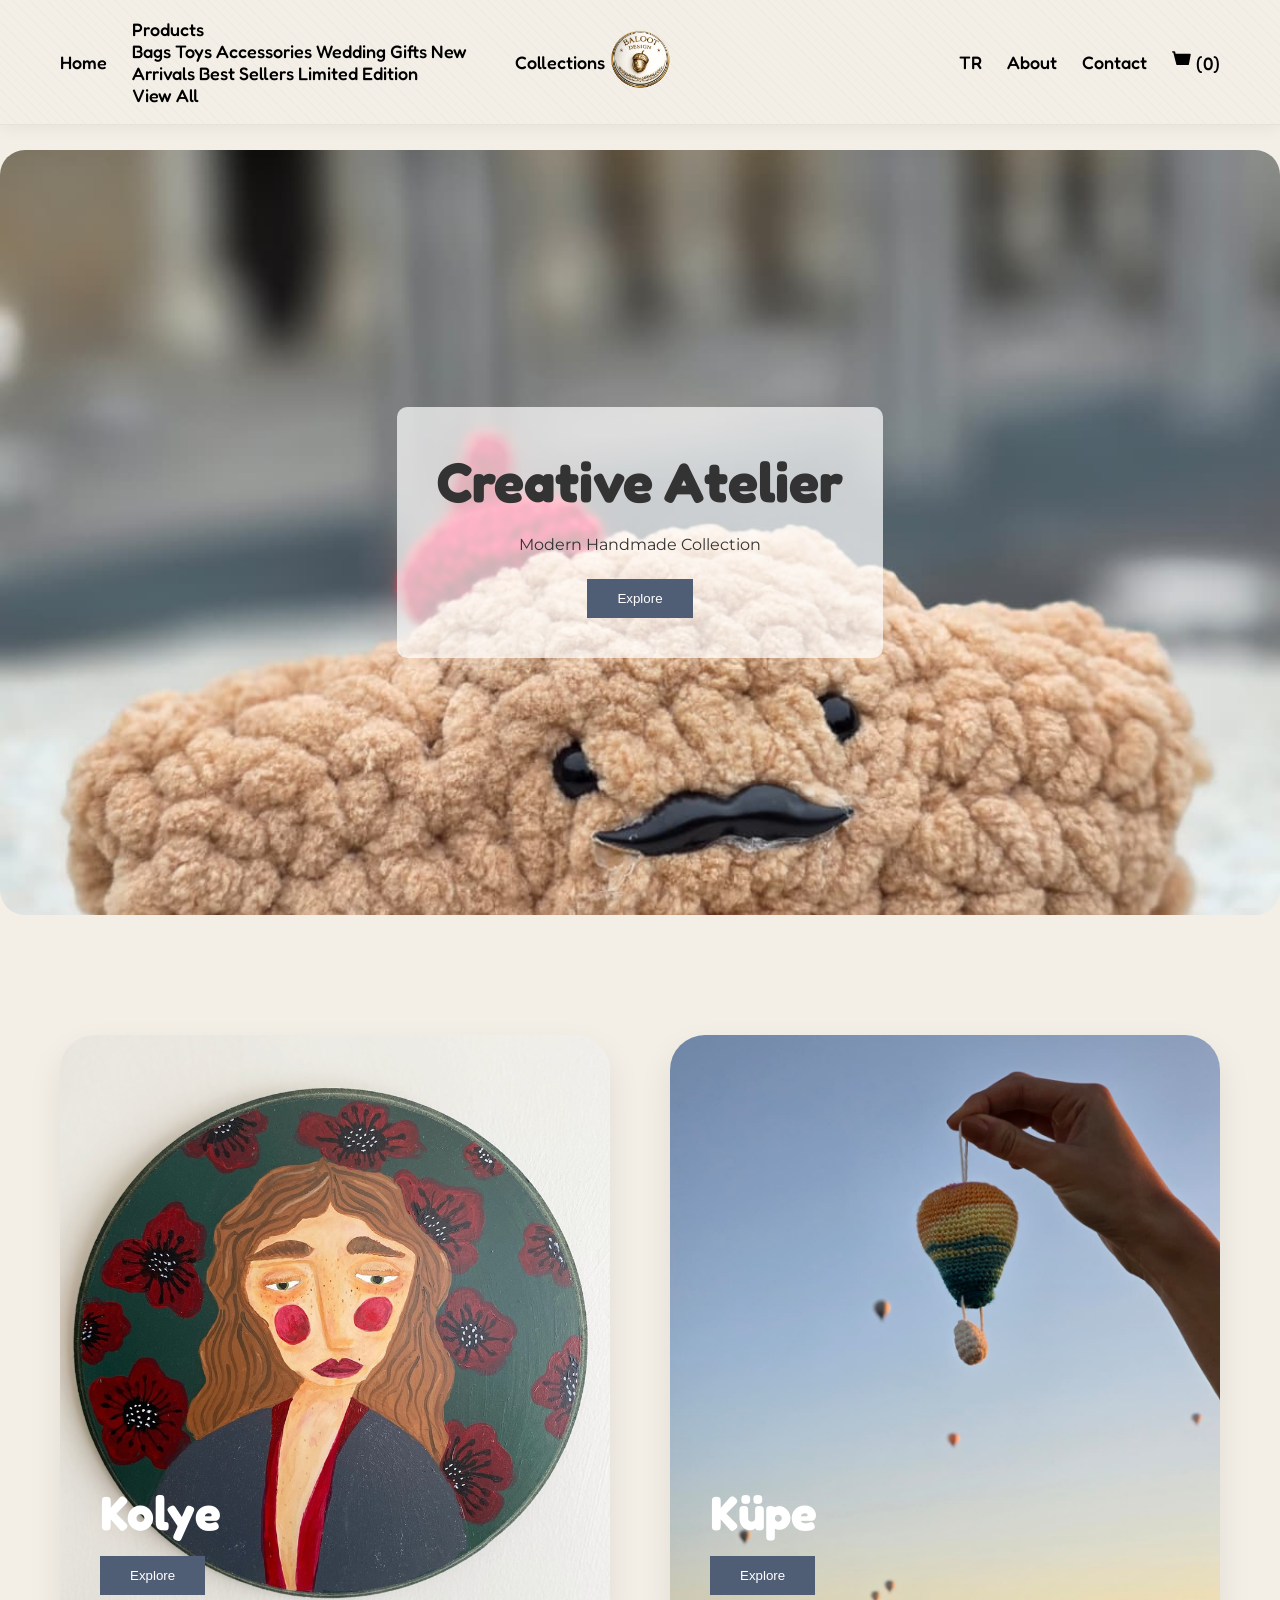
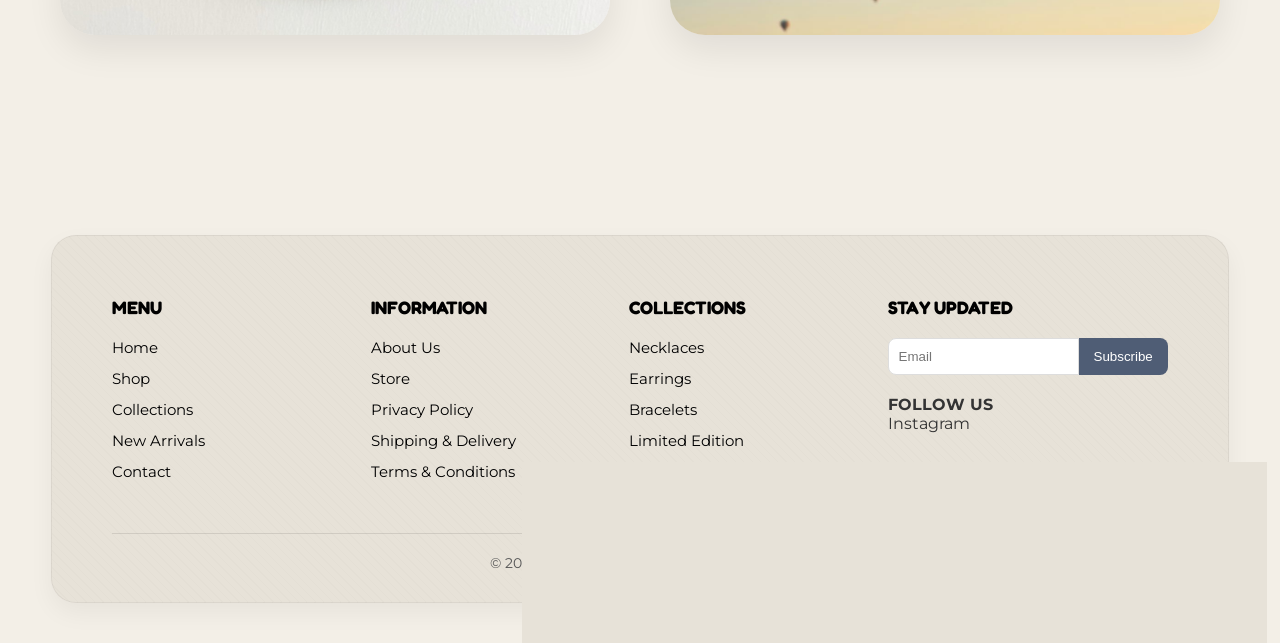
==== index.html @ f97be2e5 "Update index.html" ====
<!DOCTYPE html>
<html lang="en">
<head>
<meta charset="UTF-8">
<meta name="viewport" content="width=device-width, initial-scale=1.0">
<title>Baloot Design</title>

<link href="https://fonts.googleapis.com/css2?family=Fredoka:wght@400;600&family=Montserrat:wght@300;500&display=swap" rel="stylesheet">
<link rel="stylesheet" href="css/style.css">

</head>
<body>

<header class="topbar">

  <div class="nav-left">
    <a href="index.html">Home</a>

    <div class="products-dropdown">
  <a href="products.html" class="products-btn">Products</a>

  <div class="products-menu">
    <a href="#">Bags</a>
    <a href="#">Toys</a>
    <a href="#">Accessories</a>
    <a href="#">Wedding Gifts</a>
    <a href="#">New Arrivals</a>
    <a href="#">Best Sellers</a>
    <a href="#">Limited Edition</a>

    <div class="divider"></div>
    <a href="products.html" class="view-all">View All</a>
  </div>
</div>

    <!-- ✅ MOVE COLLECTIONS INSIDE nav-left -->
    <a href="#" id="nav-collections">Collections</a>
  </div>

  <div class="nav-center">
    <img src="assets/logo.png" alt="Baloot Design">
  </div>

  <div class="nav-right">
    <a href="#" id="lang-toggle">TR</a>
    <a href="about.html" id="nav-about">About</a>
    <a href="#" id="nav-contact">Contact</a>
    <a href="#" class="cart-icon">
  <svg xmlns="http://www.w3.org/2000/svg" width="20" height="20" fill="currentColor" viewBox="0 0 16 16">
    <path d="M0 1.5A.5.5 0 0 1 .5 1H2a.5.5 0 0 1 .485.379L2.89 3H14.5a.5.5 0 0 1 .491.592l-1.5 8A.5.5 0 0 1 13 12H4a.5.5 0 0 1-.491-.408L1.01 2H.5a.5.5 0 0 1-.5-.5z"/>
  </svg>
  (0)
</a>
  </div>
</header>

<section class="hero-slider">
  <div class="slide active" style="background-image:url('assets/slide1.jpg')">
    <div class="slide-content">
      <h1 id="hero-title">Creative Atelier</h1>
      <p id="hero-subtitle">Modern Handmade Collection</p>
      <button class="btn" id="hero-btn">Explore</button>
    </div>
  </div>

  <div class="slide" style="background-image:url('assets/slide2.jpg')">
    <div class="slide-content">
      <h1>New Arrivals</h1>
      <p>Designed with Passion</p>
      <button class="btn">Shop Now</button>
    </div>
  </div>
</section>
<section class="categories">

  <div class="category">
    <img src="assets/cat1.jpg" alt="">
    <div class="category-text">
      <h2>Kolye</h2>
      <button class="btn">Explore</button>
    </div>
  </div>

  <div class="category">
    <img src="assets/cat2.jpg" alt="">
    <div class="category-text">
      <h2>Küpe</h2>
      <button class="btn">Explore</button>
    </div>
  </div>

</section>
<footer class="footer">

  <div class="footer-container">

    <div class="footer-column">
      <h3>MENU</h3>
      <a href="#">Home</a>
      <a href="#">Shop</a>
      <a href="#">Collections</a>
      <a href="#">New Arrivals</a>
      <a href="#">Contact</a>
    </div>

    <div class="footer-column">
      <h3>INFORMATION</h3>
      <a href="#">About Us</a>
      <a href="#">Store</a>
      <a href="#">Privacy Policy</a>
      <a href="#">Shipping & Delivery</a>
      <a href="#">Terms & Conditions</a>
    </div>

    <div class="footer-column">
      <h3>COLLECTIONS</h3>
      <a href="#">Necklaces</a>
      <a href="#">Earrings</a>
      <a href="#">Bracelets</a>
      <a href="#">Limited Edition</a>
      <a href="#">Best Sellers</a>
    </div>

    <div class="footer-column newsletter">
      <h3>STAY UPDATED</h3>
      <div class="newsletter-form">
        <input type="email" placeholder="Email">
        <button>Subscribe</button>
      </div>

      <h4>FOLLOW US</h4>
      <p>Instagram</p>
    </div>

  </div>

  <div class="footer-bottom">
    <p>© 2026 Baloot Design. All Rights Reserved.</p>
  </div>

</footer>
<script src="js/script.js"></script>
</body>
</html>
---- css/style.css ----
* {
  margin: 0;
  padding: 0;
  box-sizing: border-box;
}

body {
  font-family: 'Montserrat', sans-serif;
  background-color: #f3efe7;
  color: #333;
  padding-top: 150px;  /* important */
}

/* HEADER */
.topbar {
  position: fixed;
  top: 0;
  left: 0;
  width: 100%;
  z-index: 1000;

  display: grid;
  grid-template-columns: 1fr auto 1fr;
  align-items: center;

  padding: 18px 60px;

  background: rgba(243, 239, 231, 0.95);
  backdrop-filter: blur(8px);
  -webkit-backdrop-filter: blur(8px);

  border-bottom: 1px solid rgba(0,0,0,0.05);

  box-shadow: 0 4px 15px rgba(0,0,0,0.05);

  background-image:
    repeating-linear-gradient(
      45deg,
      rgba(0,0,0,0.015) 0px,
      rgba(0,0,0,0.015) 1px,
      transparent 1px,
      transparent 6px
    );
}

.nav-left,
.nav-right {
  display: flex;
  align-items: center;
  gap: 25px;
}

.nav-right {
  justify-content: flex-end;
}

.nav-center {
  text-align: center;
}

.nav-center img {
  height: 70px;
}


/* NAVIGATION LINKS STYLE */
.nav-left a,
.nav-right a {
  text-decoration: none;   /* remove underline */
  color: #000;             /* black color */
  font-family: 'Fredoka', sans-serif;
  font-size: 18px;
  font-weight: 500;
}

.nav-left a:hover,
.nav-right a:hover {
  opacity: 0.7;
}
/* HERO SLIDER */
.hero-slider {
  position: relative;
  height: 85vh;
  overflow: hidden;
}

.slide {
  position: absolute;
  width: 100%;
  height: 100%;
  background-size: cover;
  background-position: center;
  opacity: 0;
  transition: opacity 1s ease-in-out;
  display: flex;
  justify-content: center;
  align-items: center;
  border-radius: 25px;
  overflow: hidden;
}

.slide.active {
  opacity: 1;
}

.slide-content {
  text-align: center;
  background: rgba(255,255,255,0.7);
  padding: 40px;
  border-radius: 10px;
}

.slide-content h1 {
  font-family: 'Fredoka', sans-serif;
  font-size: 3.5rem;
  margin-bottom: 20px;
}

.slide-content p {
  margin-bottom: 25px;
}

.btn {
  padding: 12px 30px;
  background: #4f5d75;
  color: white;
  border: none;
  cursor: pointer;
}
/* CATEGORY SECTION */
.categories {
  display: grid;
  grid-template-columns: 1fr 1fr;
  gap: 60px;
  padding: 120px 60px;
  background-color: #f3efe7;
}

.category {
  position: relative;
  overflow: hidden;
  border-radius: 35px;
  box-shadow: 0 15px 35px rgba(0,0,0,0.08);
}

.category img {
  width: 100%;
  height: 600px;
  object-fit: cover;
  border-radius: 25px;
  display: block;
}

.category-text {
  position: absolute;
  bottom: 40px;
  left: 40px;
  color: white;
}

.category-text h2 {
  font-family: 'Fredoka', sans-serif;
  font-size: 3rem;
  margin-bottom: 15px;
}
/* FOOTER - MATCH NAVBAR THEME */

.footer {
  width: 92%;
  margin: 80px auto 40px auto;
  padding: 60px 60px 30px 60px;

  background: rgba(230, 225, 215, 0.95);
  backdrop-filter: blur(8px);
  -webkit-backdrop-filter: blur(8px);

  border-radius: 25px;
  border: 1px solid rgba(0,0,0,0.05);

  box-shadow: 0 10px 25px rgba(0,0,0,0.05);

  background-image:
    repeating-linear-gradient(
      45deg,
      rgba(0,0,0,0.015) 0px,
      rgba(0,0,0,0.015) 1px,
      transparent 1px,
      transparent 6px
    );
}

/* Footer Layout */

.footer-container {
  display: grid;
  grid-template-columns: repeat(4, 1fr);
  gap: 60px;
}

.footer-column h3 {
  margin-bottom: 20px;
  font-family: 'Fredoka', sans-serif;
  font-size: 18px;
  color: #000;
}

.footer-column a {
  display: block;
  text-decoration: none;
  color: #000;
  margin-bottom: 12px;
  font-size: 15px;
}

.footer-column a:hover {
  opacity: 0.7;
}

/* Newsletter */

.newsletter-form {
  display: flex;
  margin-bottom: 20px;
}

.newsletter-form input {
  flex: 1;
  padding: 10px;
  border: 1px solid #ddd;
  border-radius: 8px 0 0 8px;
}

.newsletter-form button {
  padding: 10px 15px;
  background: #4f5d75;
  border: none;
  color: white;
  border-radius: 0 8px 8px 0;
  cursor: pointer;
}

/* Bottom */

.footer-bottom {
  text-align: center;
  margin-top: 40px;
  padding-top: 20px;
  border-top: 1px solid rgba(0,0,0,0.1);
  font-size: 14px;
  color: #555;
}
/* ========================= */
/* MOBILE RESPONSIVE DESIGN */
/* ========================= */

@media (max-width: 768px) {

  /* HEADER */
  .topbar {
    grid-template-columns: 1fr;
    text-align: center;
    padding: 15px 20px;
    gap: 15px;
  }

  .nav-left,
  .nav-right {
    justify-content: center;
    flex-wrap: wrap;
    gap: 15px;
  }

  .nav-center img {
    height: 60px;
  }

  /* HERO */
  .hero-slider {
    height: 70vh;
  }

  .slide-content {
    width: 90%;
    padding: 25px;
  }

  .slide-content h1 {
    font-size: 2.2rem;
  }

  /* CATEGORIES */
  .categories {
    grid-template-columns: 1fr;
    padding: 60px 20px;
    gap: 40px;
  }

  .category img {
    height: 400px;
  }

  .category-text {
    bottom: 20px;
    left: 20px;
  }

  .category-text h2 {
    font-size: 2rem;
  }

  /* FOOTER */
  .footer-container {
    grid-template-columns: 1fr;
    gap: 40px;
    text-align: center;
  }

  .newsletter-form {
    flex-direction: column;
    gap: 10px;
  }

}
/* ABOUT SECTION */

.about-section {
  background: linear-gradient(to bottom, #f6f0e6, #efe6d8);
  padding: 140px 0;
}

.about-container {
  width: 70%;
  margin: 0 auto;
}

.about-container img {
  width: 100%;
  display: block;
  margin-bottom: 100px;
  border-radius: 30px;
  box-shadow: 0 25px 60px rgba(0, 0, 0, 0.08);
  transition: all 0.6s ease;
  cursor: pointer;
}

/* Premium hover */
.about-container img:hover {
  transform: translateY(-12px) scale(1.03);
  box-shadow: 0 40px 80px rgba(0, 0, 0, 0.15);
  filter: brightness(1.03);
}

@media (max-width: 768px) {

  .about-section {
    padding: 100px 0;
    background: linear-gradient(to bottom, #f7f1e8, #eee4d5);
  }

  .about-container {
    width: 92%;
  }

  .about-container img {
    margin-bottom: 70px;
    border-radius: 25px;
    box-shadow: 0 25px 60px rgba(0,0,0,0.12);
    transition: transform 0.4s ease;
  }

  /* subtle tap effect */
  .about-container img:active {
    transform: scale(0.98);
  }

}
/* ===== MEGA MENU FIXED ===== */

.mega-menu {
  position: relative;
}

.mega-btn {
  text-decoration: none;
  color: black;
}

/* Hide by default */
.mega-content {
  position: absolute;
  top: 100%;
  left: 0;
  width: 650px;
  background: #f6f0e6;
  padding: 40px;
  border-radius: 20px;
  box-shadow: 0 30px 80px rgba(0,0,0,0.12);

  display: flex;
  gap: 80px;

  opacity: 0;
  visibility: hidden;
  transform: translateY(20px);
  transition: all 0.3s ease;

  z-index: 1000;
}

/* Show on hover */
.mega-menu:hover .mega-content {
  opacity: 1;
  visibility: visible;
  transform: translateY(0);
}

.mega-column {
  display: flex;
  flex-direction: column;
  gap: 12px;
}

.mega-column h4 {
  font-size: 14px;
  margin-bottom: 10px;
  letter-spacing: 1px;
}

.mega-column a {
  text-decoration: none;
  color: black;
  font-size: 15px;
  transition: color 0.3s ease;
}

.mega-column a:hover {
  color: #b68d40;
}
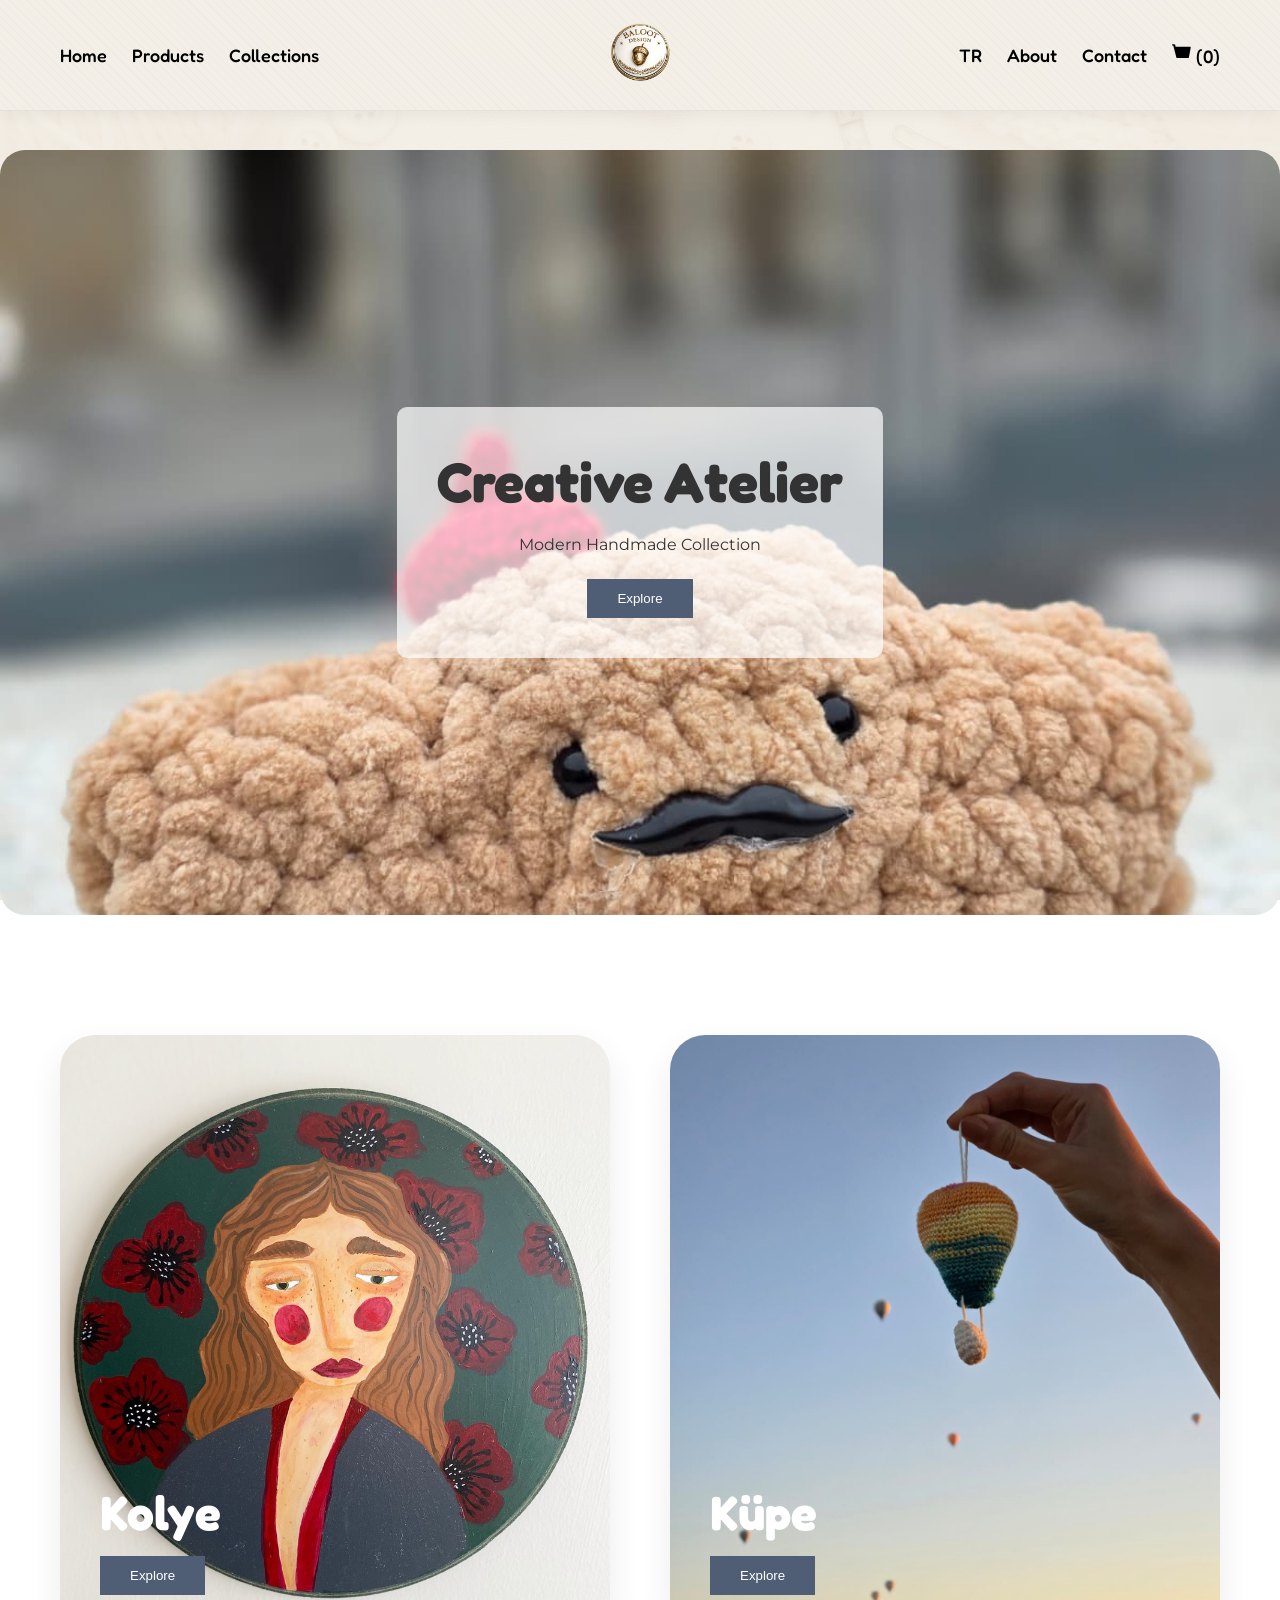
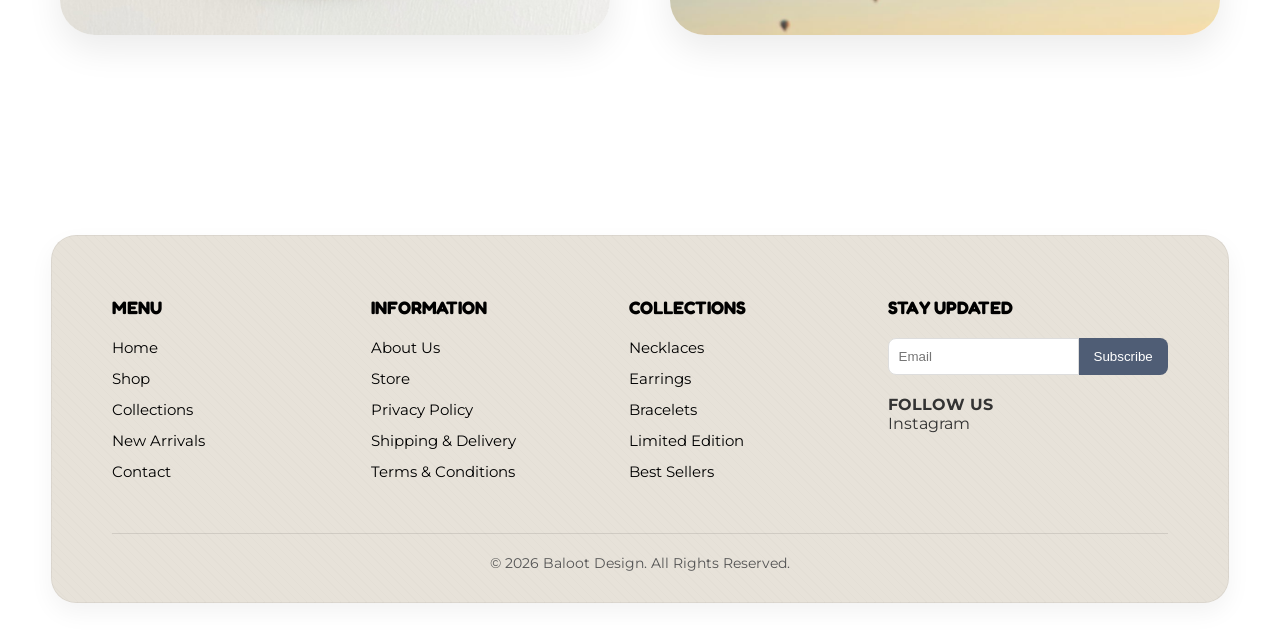
==== commit 29e8fc33: "Update index.html" ====
--- a/index.html
+++ b/index.html
@@ -20,7 +20,7 @@
   <a href="products.html" class="products-btn">Products</a>
 
   <div class="products-menu">
-    <a href="#">Bags</a>
+    <a href="bags.html">Bags</a>
     <a href="#">Toys</a>
     <a href="#">Accessories</a>
     <a href="#">Wedding Gifts</a>
--- a/css/style.css
+++ b/css/style.css
@@ -6,11 +6,18 @@
 
 body {
   font-family: 'Montserrat', sans-serif;
-  background-color: #f3efe7;
   color: #333;
-  padding-top: 150px;  /* important */
-}
-
+  padding-top: 150px;
+  margin: 0;
+
+  background:
+    linear-gradient(rgba(243,239,231,0.92), rgba(243,239,231,0.92)),
+    url("../assets/knitting-bg.jpg");
+
+  background-size: cover;
+  background-position: center;
+  background-attachment: fixed;
+}
 /* HEADER */
 .topbar {
   position: fixed;
@@ -133,7 +140,7 @@
   grid-template-columns: 1fr 1fr;
   gap: 60px;
   padding: 120px 60px;
-  background-color: #f3efe7;
+  background-color: transparent;
 }
 
 .category {
@@ -324,7 +331,7 @@
 /* ABOUT SECTION */
 
 .about-section {
-  background: linear-gradient(to bottom, #f6f0e6, #efe6d8);
+  background: transparent;   /* remove extra layering */
   padding: 140px 0;
 }
 
@@ -337,24 +344,29 @@
   width: 100%;
   display: block;
   margin-bottom: 100px;
-  border-radius: 30px;
-  box-shadow: 0 25px 60px rgba(0, 0, 0, 0.08);
-  transition: all 0.6s ease;
+  border-radius: 28px;
+
+  /* lighter, elegant shadow */
+  box-shadow: 0 15px 35px rgba(0, 0, 0, 0.08);
+
+  transition: transform 0.5s ease, box-shadow 0.5s ease;
   cursor: pointer;
 }
 
-/* Premium hover */
+/* Premium subtle hover (less aggressive) */
 .about-container img:hover {
-  transform: translateY(-12px) scale(1.03);
-  box-shadow: 0 40px 80px rgba(0, 0, 0, 0.15);
-  filter: brightness(1.03);
-}
+  transform: translateY(-6px);
+  box-shadow: 0 25px 45px rgba(0, 0, 0, 0.12);
+}
+
+/* ========================= */
+/* MOBILE */
+/* ========================= */
 
 @media (max-width: 768px) {
 
   .about-section {
     padding: 100px 0;
-    background: linear-gradient(to bottom, #f7f1e8, #eee4d5);
   }
 
   .about-container {
@@ -363,76 +375,86 @@
 
   .about-container img {
     margin-bottom: 70px;
-    border-radius: 25px;
-    box-shadow: 0 25px 60px rgba(0,0,0,0.12);
-    transition: transform 0.4s ease;
-  }
-
-  /* subtle tap effect */
+    border-radius: 22px;
+    box-shadow: 0 15px 30px rgba(0,0,0,0.10);
+  }
+
   .about-container img:active {
-    transform: scale(0.98);
-  }
-
-}
-/* ===== MEGA MENU FIXED ===== */
-
-.mega-menu {
+    transform: scale(0.99);
+  }
+
+}
+/* ============================= */
+/* PRODUCTS VERTICAL DROPDOWN */
+/* ============================= */
+
+.products-dropdown {
   position: relative;
 }
 
-.mega-btn {
-  text-decoration: none;
-  color: black;
-}
-
-/* Hide by default */
-.mega-content {
+.products-btn {
+  cursor: pointer;
+}
+
+/* Hidden by default */
+.products-menu {
   position: absolute;
   top: 100%;
   left: 0;
-  width: 650px;
-  background: #f6f0e6;
-  padding: 40px;
+
+  min-width: 240px;
+  padding: 18px 0;
+
+  background: rgba(243, 239, 231, 0.95);
+  backdrop-filter: blur(10px);
+  -webkit-backdrop-filter: blur(10px);
+
   border-radius: 20px;
-  box-shadow: 0 30px 80px rgba(0,0,0,0.12);
+  border: 1px solid rgba(0,0,0,0.05);
+
+  box-shadow: 0 25px 60px rgba(0,0,0,0.12);
 
   display: flex;
-  gap: 80px;
+  flex-direction: column;
 
   opacity: 0;
   visibility: hidden;
-  transform: translateY(20px);
+  transform: translateY(15px);
   transition: all 0.3s ease;
 
   z-index: 1000;
 }
 
 /* Show on hover */
-.mega-menu:hover .mega-content {
+.products-dropdown:hover .products-menu {
   opacity: 1;
   visibility: visible;
   transform: translateY(0);
 }
 
-.mega-column {
-  display: flex;
-  flex-direction: column;
-  gap: 12px;
-}
-
-.mega-column h4 {
-  font-size: 14px;
-  margin-bottom: 10px;
-  letter-spacing: 1px;
-}
-
-.mega-column a {
+/* Links */
+.products-menu a {
+  padding: 12px 25px;
   text-decoration: none;
   color: black;
-  font-size: 15px;
-  transition: color 0.3s ease;
-}
-
-.mega-column a:hover {
-  color: #b68d40;
-}
+  font-size: 16px;
+  transition: all 0.3s ease;
+}
+
+.products-menu a:hover {
+  background: rgba(0,0,0,0.04);
+  padding-left: 30px;
+}
+
+/* Divider */
+.products-menu .divider {
+  height: 1px;
+  margin: 10px 25px;
+  background: rgba(0,0,0,0.1);
+}
+
+/* View All */
+.products-menu .view-all {
+  font-weight: 600;
+  letter-spacing: 0.5px;
+}
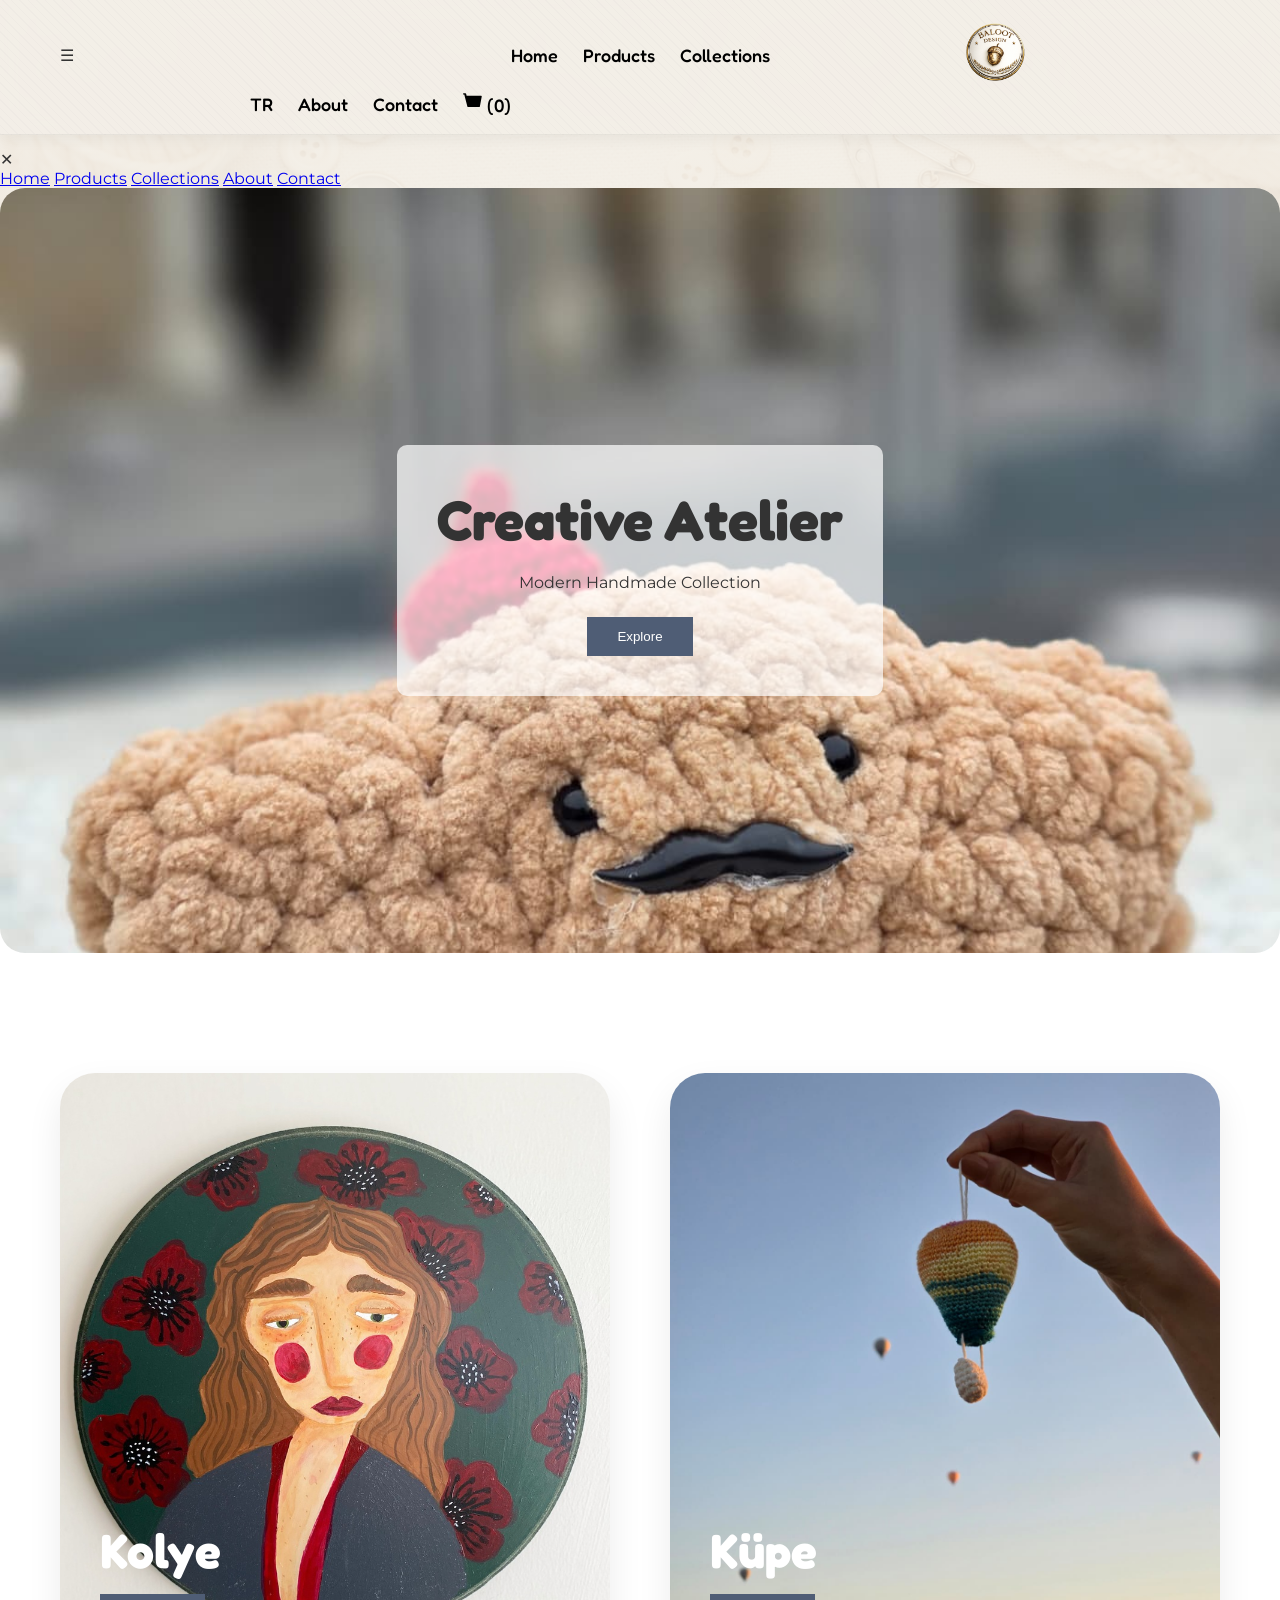
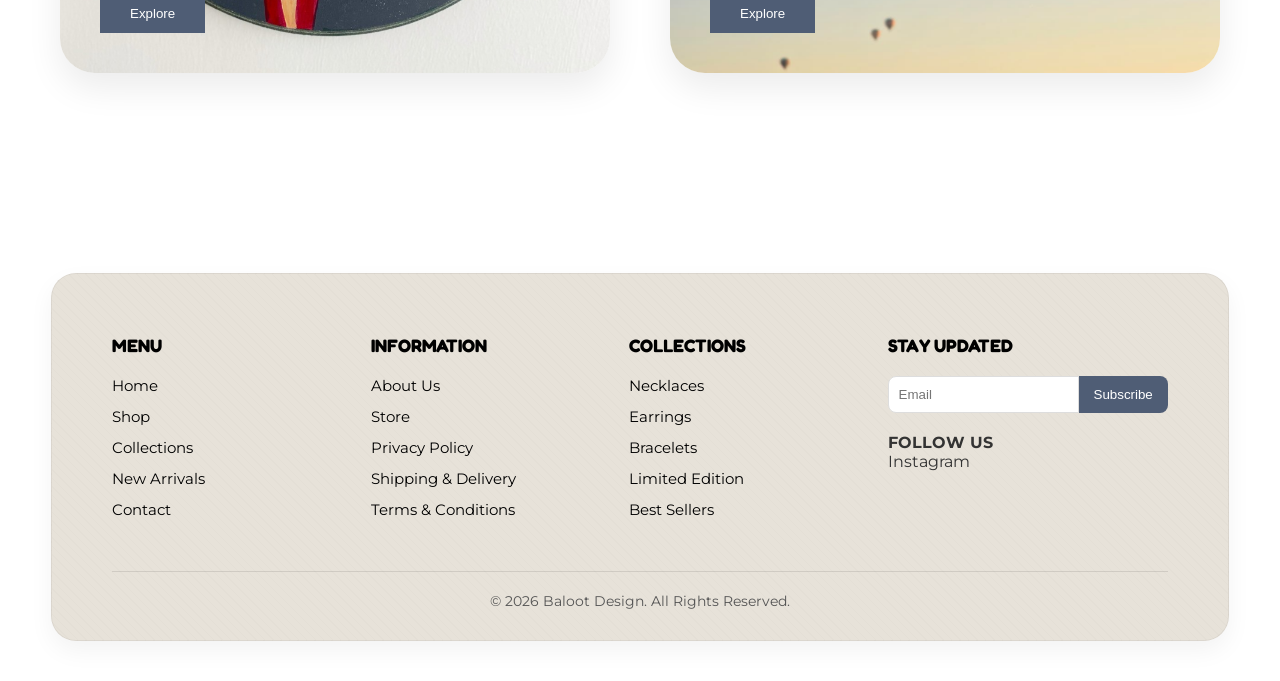
==== commit f4dc21b7: "Update index.html" ====
--- a/index.html
+++ b/index.html
@@ -12,7 +12,7 @@
 <body>
 
 <header class="topbar">
-
+  <div class="hamburger" onclick="toggleMenu()">☰</div>
   <div class="nav-left">
     <a href="index.html">Home</a>
 
@@ -53,6 +53,18 @@
 </a>
   </div>
 </header>
+
+  <div id="mobileMenu" class="mobile-menu">
+
+  <div class="mobile-close" onclick="toggleMenu()">✕</div>
+
+  <a href="index.html">Home</a>
+  <a href="products.html">Products</a>
+  <a href="#">Collections</a>
+  <a href="about.html">About</a>
+  <a href="#">Contact</a>
+
+</div>
 
 <section class="hero-slider">
   <div class="slide active" style="background-image:url('assets/slide1.jpg')">
--- a/css/style.css
+++ b/css/style.css
@@ -458,3 +458,228 @@
   font-weight: 600;
   letter-spacing: 0.5px;
 }
+
+/* ===================== */
+/* PRODUCTS PAGE */
+/* ===================== */
+
+.products-page {
+  width: 85%;
+  margin: 200px auto 120px auto;
+}
+
+.page-title {
+  font-family: 'Fredoka', sans-serif;
+  font-size: 36px;
+  margin-bottom: 80px;
+  text-align: center;
+}
+
+.products-grid {
+  display: grid;
+  grid-template-columns: repeat(3, 1fr);
+  gap: 80px;
+}
+
+.product-card {
+  text-align: left;
+}
+
+.product-card img {
+  width: 100%;
+  height: 480px;
+  object-fit: cover;
+  margin-bottom: 25px;
+  border-radius: 30px;   /* Rounded corners */
+  transition: transform 0.4s ease; box-shadow 0.4s ease;
+}
+
+.product-card img:hover {
+  transform: scale(1.03);
+  box-shadow: 0 20px 40px rgba(0,0,0,0.12);
+  border-radius: 35px;
+}
+
+.product-card h3 {
+  font-size: 16px;
+  margin-bottom: 8px;
+  text-decoration: none;
+  color: #000;
+}
+
+.product-card a {
+  text-decoration: none;
+  color: inherit;
+}
+
+.price {
+  font-weight: 600;
+  margin-bottom: 20px;
+}
+/* Centered Product Card */
+.product-card {
+  text-align: center;
+}
+
+/* Description */
+.product-description {
+  font-size: 15px;
+  color: #666;
+  max-width: 400px;
+  margin: 15px auto 30px auto;
+  line-height: 1.6;
+}
+
+/* Cool Add to Cart Button */
+.btn-cart {
+  padding: 12px 28px;
+  background: linear-gradient(135deg, #c6a75e, #b8964d);
+  border: none;
+  color: white;
+  font-size: 14px;
+  border-radius: 30px;
+  cursor: pointer;
+  transition: all 0.3s ease;
+  box-shadow: 0 8px 20px rgba(198, 167, 94, 0.25);
+}
+
+.btn-cart:hover {
+  transform: translateY(-3px);
+  box-shadow: 0 12px 25px rgba(198, 167, 94, 0.35);
+}
+/* Knitting Style Button */
+.btn-cart {
+  display: inline-block;
+  padding: 14px 32px;
+  margin-top: 15px;
+
+  background: linear-gradient(135deg, #c6a75e, #b8964d);
+  color: white;
+  font-size: 15px;
+  font-weight: 500;
+
+  border: none;
+  border-radius: 40px;
+  cursor: pointer;
+
+  box-shadow: 0 10px 25px rgba(198, 167, 94, 0.30);
+
+  transition: all 0.3s ease;
+}
+
+.btn-cart:hover {
+  transform: translateY(-4px);
+  box-shadow: 0 15px 35px rgba(198, 167, 94, 0.40);
+}
+
+/* ===================== */
+/* PRODUCT DETAIL PAGE */
+/* ===================== */
+
+.product-detail {
+  width: 85%;
+  margin: 200px auto 120px auto;
+}
+
+.product-detail-container {
+  display: grid;
+  grid-template-columns: 1fr 1fr;
+  gap: 80px;
+  align-items: center;
+}
+
+.product-gallery img {
+  width: 100%;
+  border-radius: 35px;
+  display: block;
+}
+
+.product-info h1 {
+  font-size: 32px;
+  margin-bottom: 20px;
+}
+
+.product-price {
+  font-size: 20px;
+  font-weight: 600;
+  margin-bottom: 25px;
+}
+
+.product-long-description {
+  font-size: 16px;
+  color: #666;
+  line-height: 1.8;
+  margin-bottom: 35px;
+}
+
+.product-meta {
+  margin-top: 35px;
+}
+
+.product-meta p {
+  font-size: 14px;
+  margin-bottom: 8px;
+  color: #444;
+}
+
+/* Responsive */
+@media (max-width: 900px) {
+  .product-detail-container {
+    grid-template-columns: 1fr;
+    gap: 50px;
+  }
+}
+
+/* Gallery */
+.gallery-main {
+  width: 100%;
+  border-radius: 35px;
+  cursor: zoom-in;
+}
+
+.gallery-thumbs {
+  display: flex;
+  gap: 15px;
+  margin-top: 20px;
+}
+
+.gallery-thumbs img {
+  width: 80px;
+  border-radius: 15px;
+  cursor: pointer;
+  transition: transform 0.3s ease;
+}
+
+.gallery-thumbs img:hover {
+  transform: scale(1.05);
+}
+
+/* Lightbox */
+.lightbox {
+  position: fixed;
+  inset: 0;
+  background: rgba(0,0,0,0.85);
+  display: none;
+  justify-content: center;
+  align-items: center;
+  z-index: 9999;
+}
+
+.lightbox img {
+  max-width: 90%;
+  max-height: 90%;
+  border-radius: 20px;
+}
+
+.lightbox img {
+  max-width: 90%;
+  max-height: 90%;
+  border-radius: 20px;
+  transition: transform 0.3s ease;
+  cursor: zoom-in;
+}
+
+.lightbox img.zoomed {
+  transform: scale(1.5);
+  cursor: zoom-out;
+}
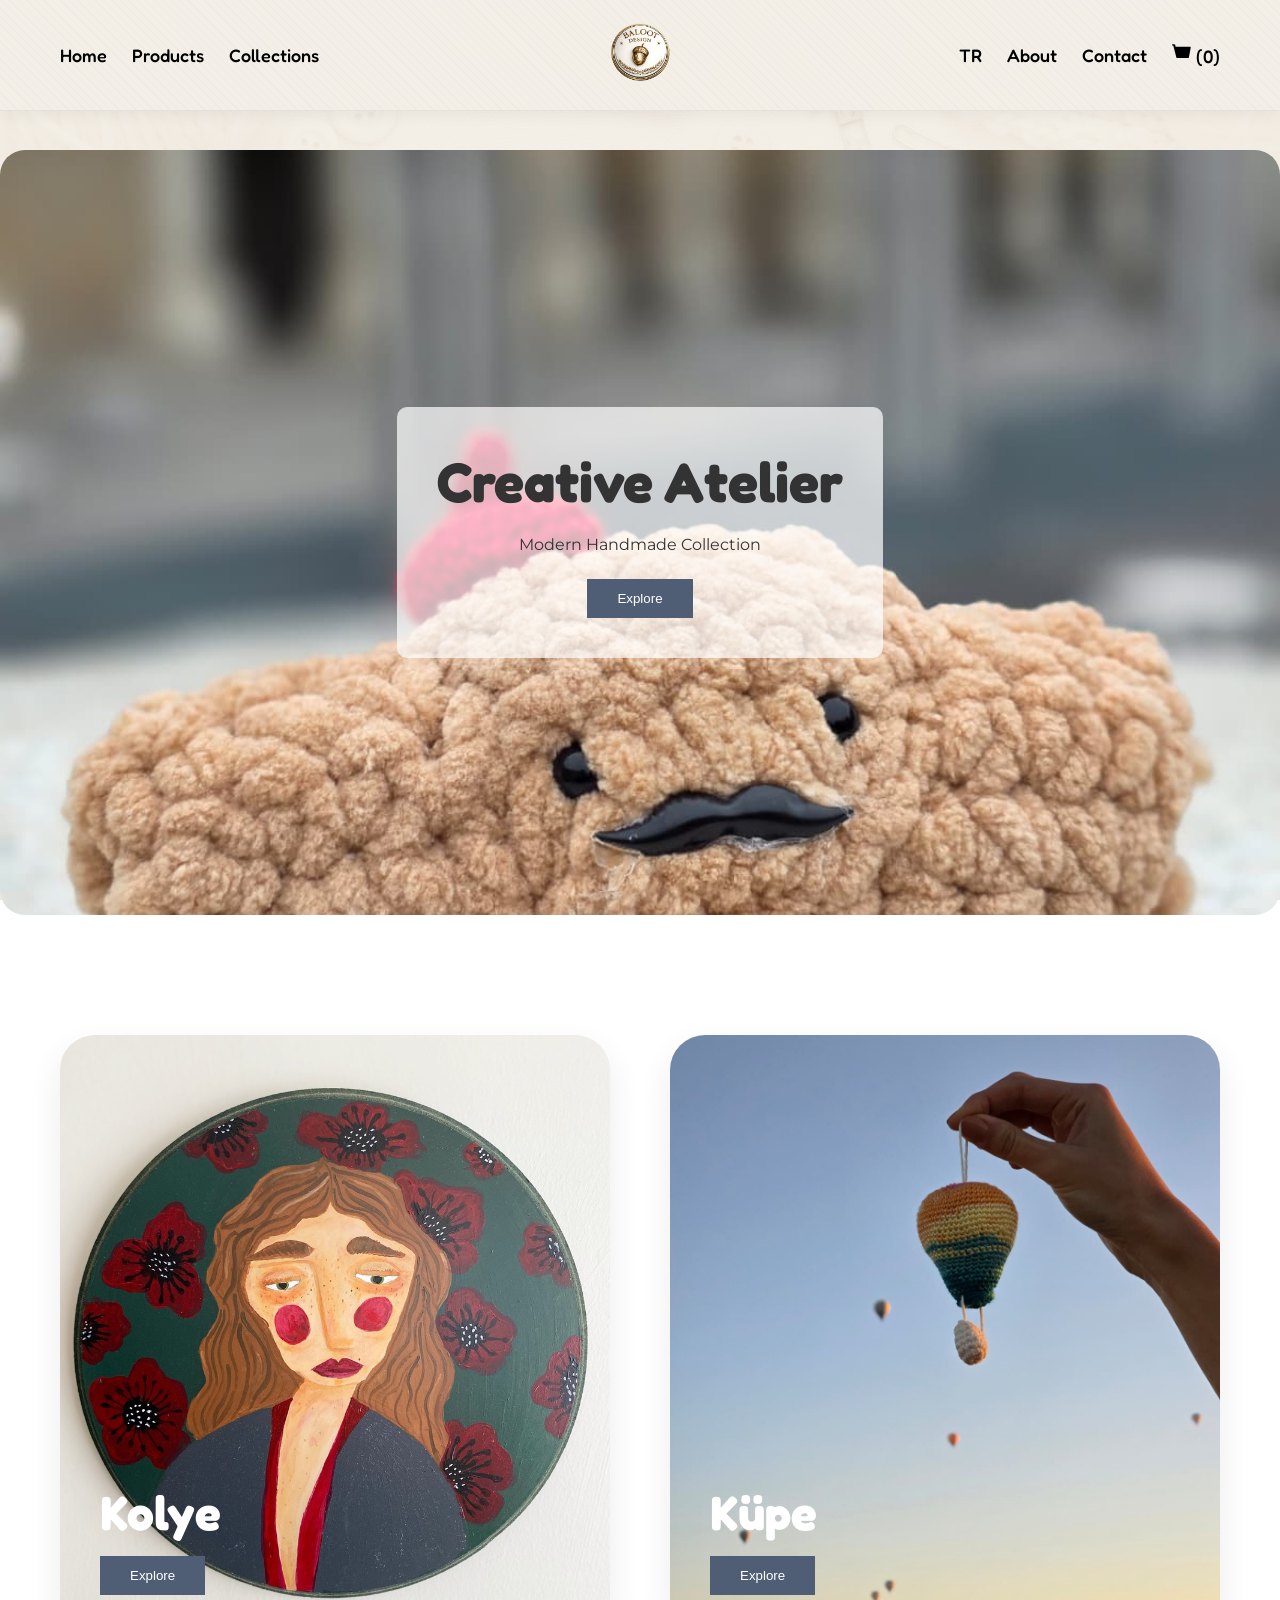
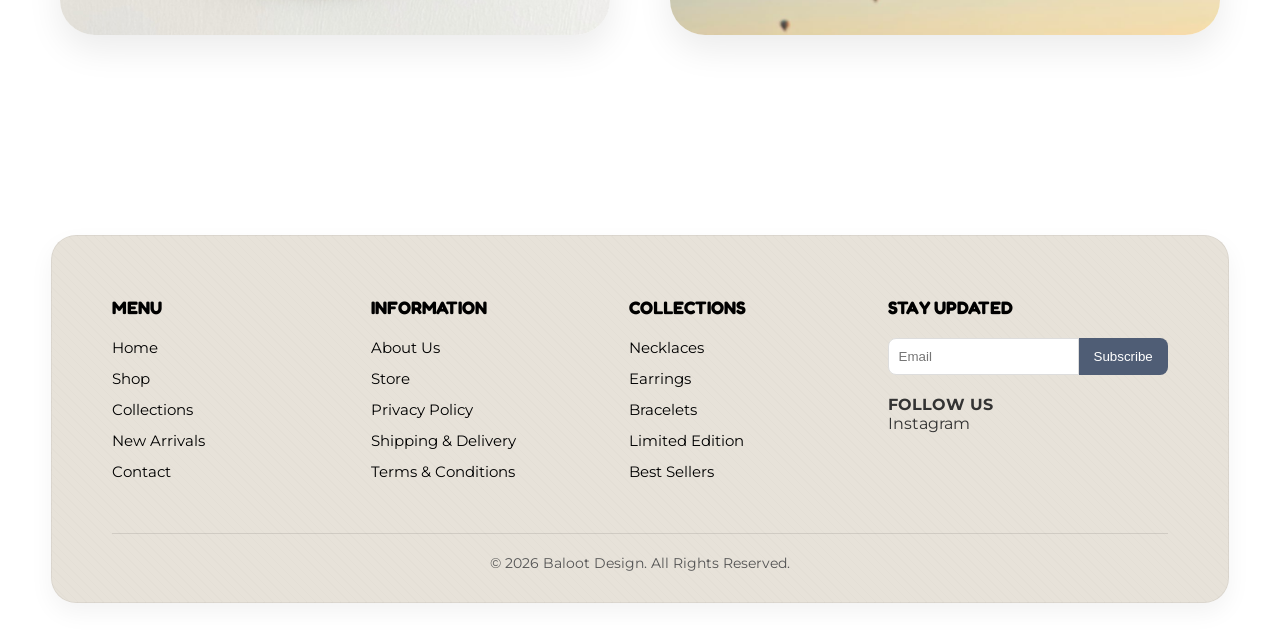
==== commit e1b0ab82: "Update index.html" ====
--- a/index.html
+++ b/index.html
@@ -14,10 +14,10 @@
 <header class="topbar">
   <div class="hamburger" onclick="toggleMenu()">☰</div>
   <div class="nav-left">
-    <a href="index.html">Home</a>
+    <a href="index.html" id="nav-home">Home</a>
 
     <div class="products-dropdown">
-  <a href="products.html" class="products-btn">Products</a>
+  <a href="products.html" id="nav-shop">Products</a>
 
   <div class="products-menu">
     <a href="bags.html">Bags</a>
--- a/css/style.css
+++ b/css/style.css
@@ -265,22 +265,34 @@
   /* HEADER */
   .topbar {
     grid-template-columns: 1fr;
-    text-align: center;
+    align-items: center;
     padding: 15px 20px;
     gap: 15px;
   }
 
   .nav-left,
   .nav-right {
-    justify-content: center;
-    flex-wrap: wrap;
-    gap: 15px;
-  }
+    display: none;
+}
+
+  .hamburger {
+  display: block;
+  font-size: 28px;
+  cursor: pointer;
+}
 
   .nav-center img {
     height: 60px;
   }
-
+  
+.nav-left.active,
+.nav-right.active{
+  display:flex;
+  flex-direction:column;
+  width:100%;
+  background:#f3efe7;
+  padding:20px;
+}
   /* HERO */
   .hero-slider {
     height: 70vh;
@@ -683,3 +695,56 @@
   transform: scale(1.5);
   cursor: zoom-out;
 }
+
+/* ========================= */
+/* MOBILE SLIDE MENU */
+/* ========================= */
+
+.hamburger {
+  display: none;
+  font-size: 26px;
+  cursor: pointer;
+  position: absolute;
+  left: 20px;
+  top: 25px;
+  z-index: 3000;
+}
+
+.mobile-menu {
+  position: fixed;
+  top: 0;
+  left: -100%;
+  width: 75%;
+  height: 100vh;
+  background: #f3efe7;
+  padding: 100px 30px;
+  display: flex;
+  flex-direction: column;
+  gap: 25px;
+  transition: left 0.3s ease;
+  z-index: 2000;
+}
+
+.mobile-menu a {
+  text-decoration: none;
+  font-size: 18px;
+  color: #000;
+}
+
+.mobile-menu.active {
+  left: 0;
+}
+
+.mobile-close {
+  position: absolute;
+  top: 25px;
+  right: 25px;
+  font-size: 22px;
+  cursor: pointer;
+}
+/* hamburger hidden on desktop */
+.hamburger{
+  display:none;
+  font-size:28px;
+  cursor:pointer;
+}
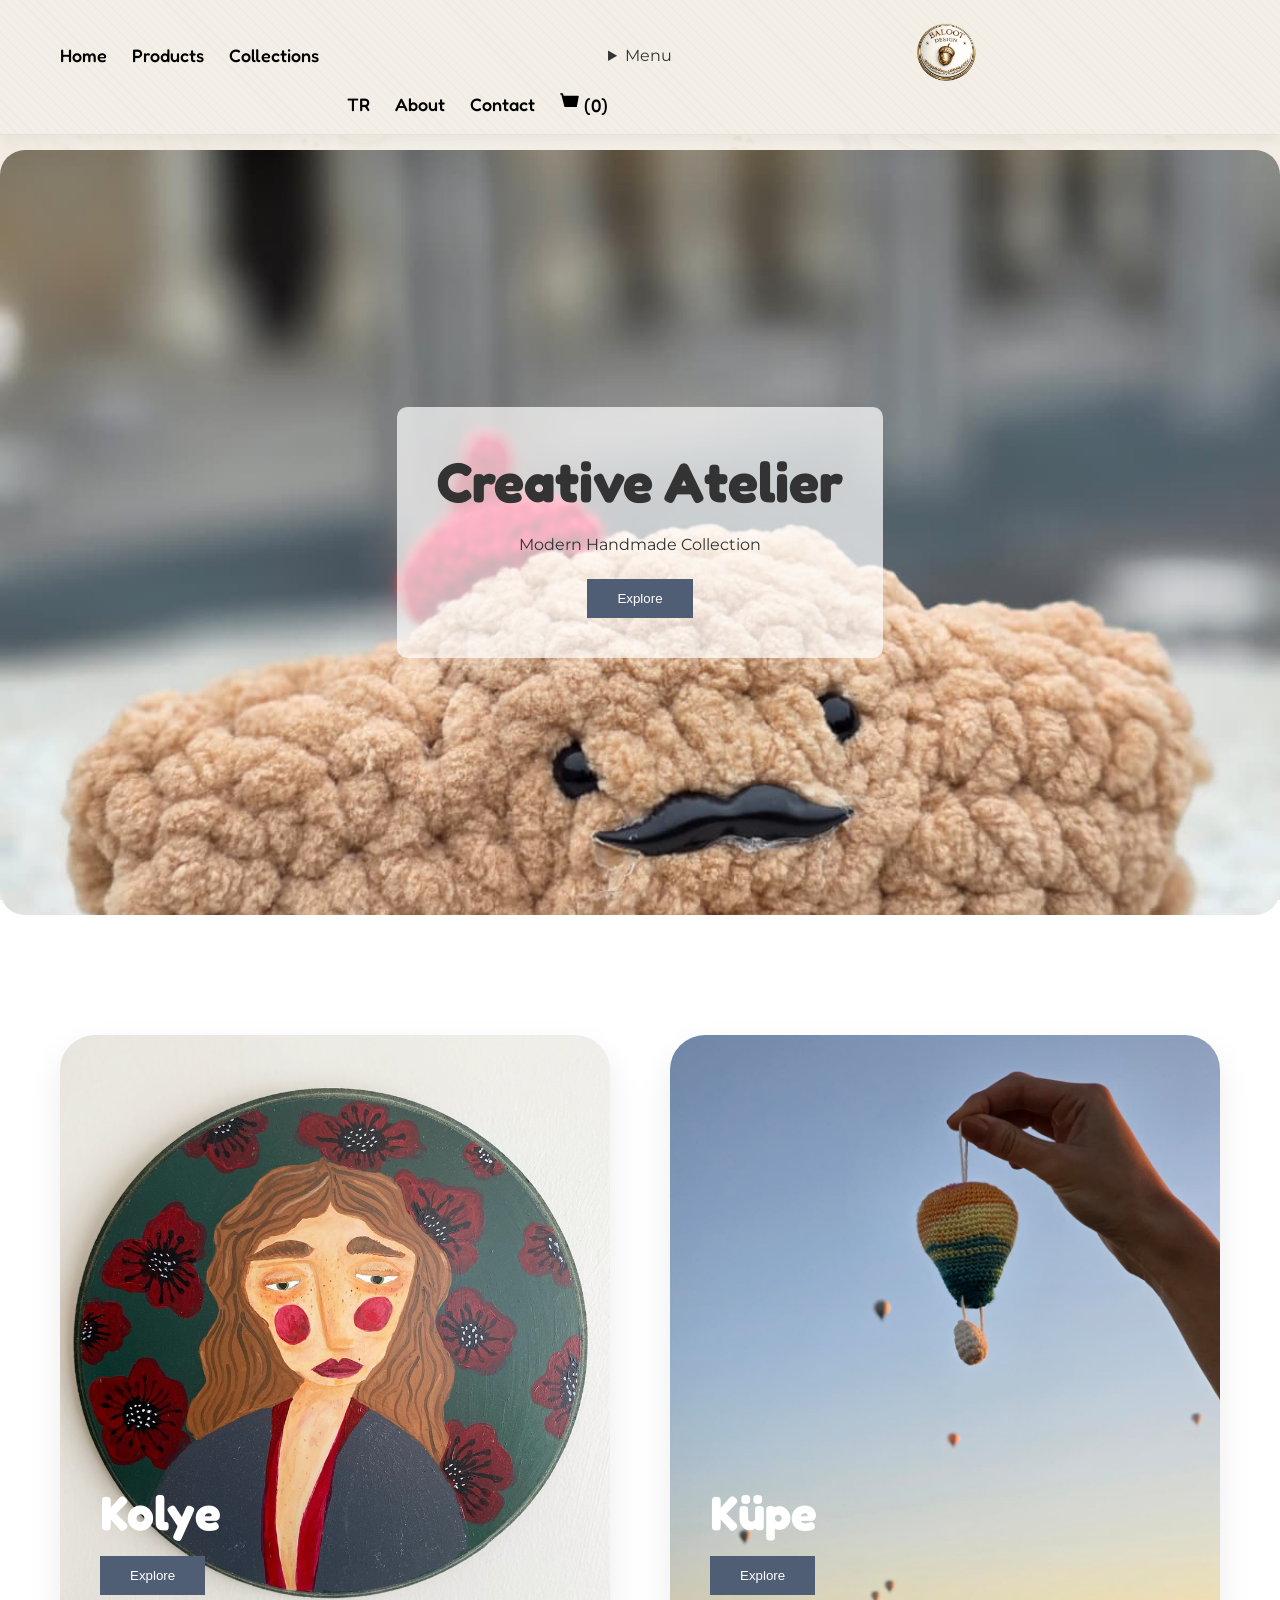
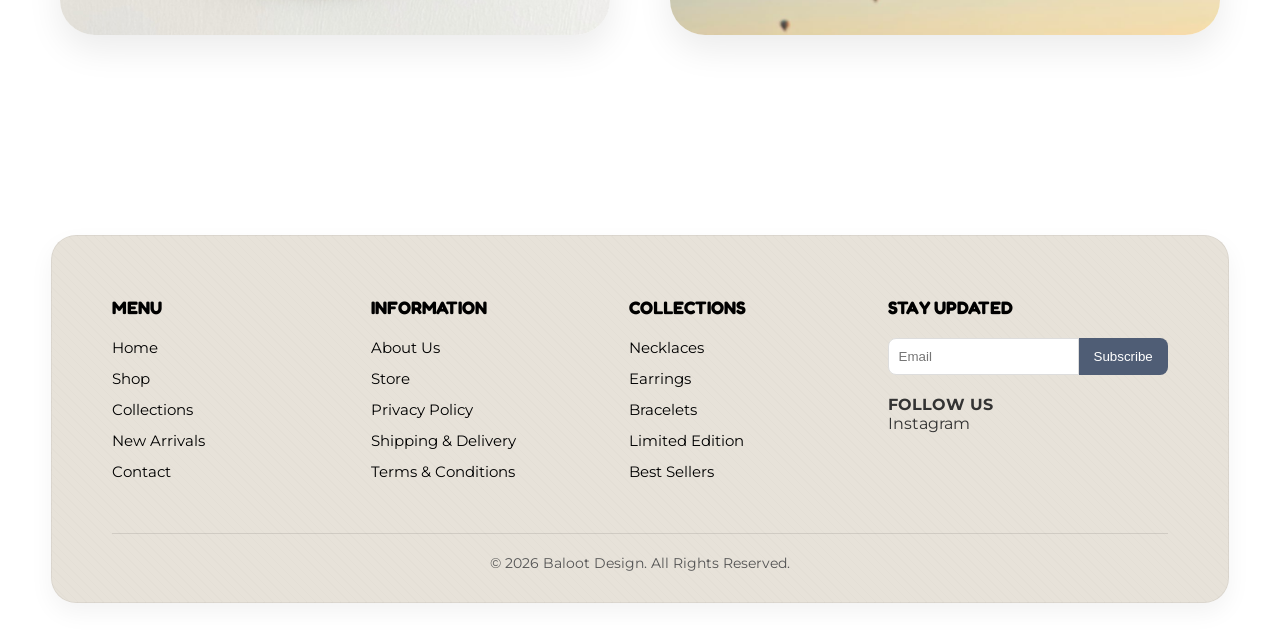
==== commit 44690db4: "Update index.html" ====
--- a/index.html
+++ b/index.html
@@ -37,6 +37,16 @@
     <a href="#" id="nav-collections">Collections</a>
   </div>
 
+  <details class="mobile-nav">
+  <summary>Menu</summary>
+
+  <a href="index.html">Home</a>
+  <a href="products.html">Products</a>
+  <a href="#">Collections</a>
+  <a href="about.html">About</a>
+  <a href="#">Contact</a>
+</details>
+  
   <div class="nav-center">
     <img src="assets/logo.png" alt="Baloot Design">
   </div>
--- a/css/style.css
+++ b/css/style.css
@@ -264,11 +264,13 @@
 
   /* HEADER */
   .topbar {
-    grid-template-columns: 1fr;
+    display: flex;
+    justify-content: center;
     align-items: center;
+    position: relative;
     padding: 15px 20px;
-    gap: 15px;
-  }
+  }
+
 
   .nav-left,
   .nav-right {
@@ -277,22 +279,17 @@
 
   .hamburger {
   display: block;
-  font-size: 28px;
-  cursor: pointer;
+  position: absolute;
+  left: 20px
+  top: 50%;
+  transform: translateY(-50%);
 }
 
   .nav-center img {
     height: 60px;
   }
   
-.nav-left.active,
-.nav-right.active{
-  display:flex;
-  flex-direction:column;
-  width:100%;
-  background:#f3efe7;
-  padding:20px;
-}
+
   /* HERO */
   .hero-slider {
     height: 70vh;
@@ -742,9 +739,3 @@
   font-size: 22px;
   cursor: pointer;
 }
-/* hamburger hidden on desktop */
-.hamburger{
-  display:none;
-  font-size:28px;
-  cursor:pointer;
-}
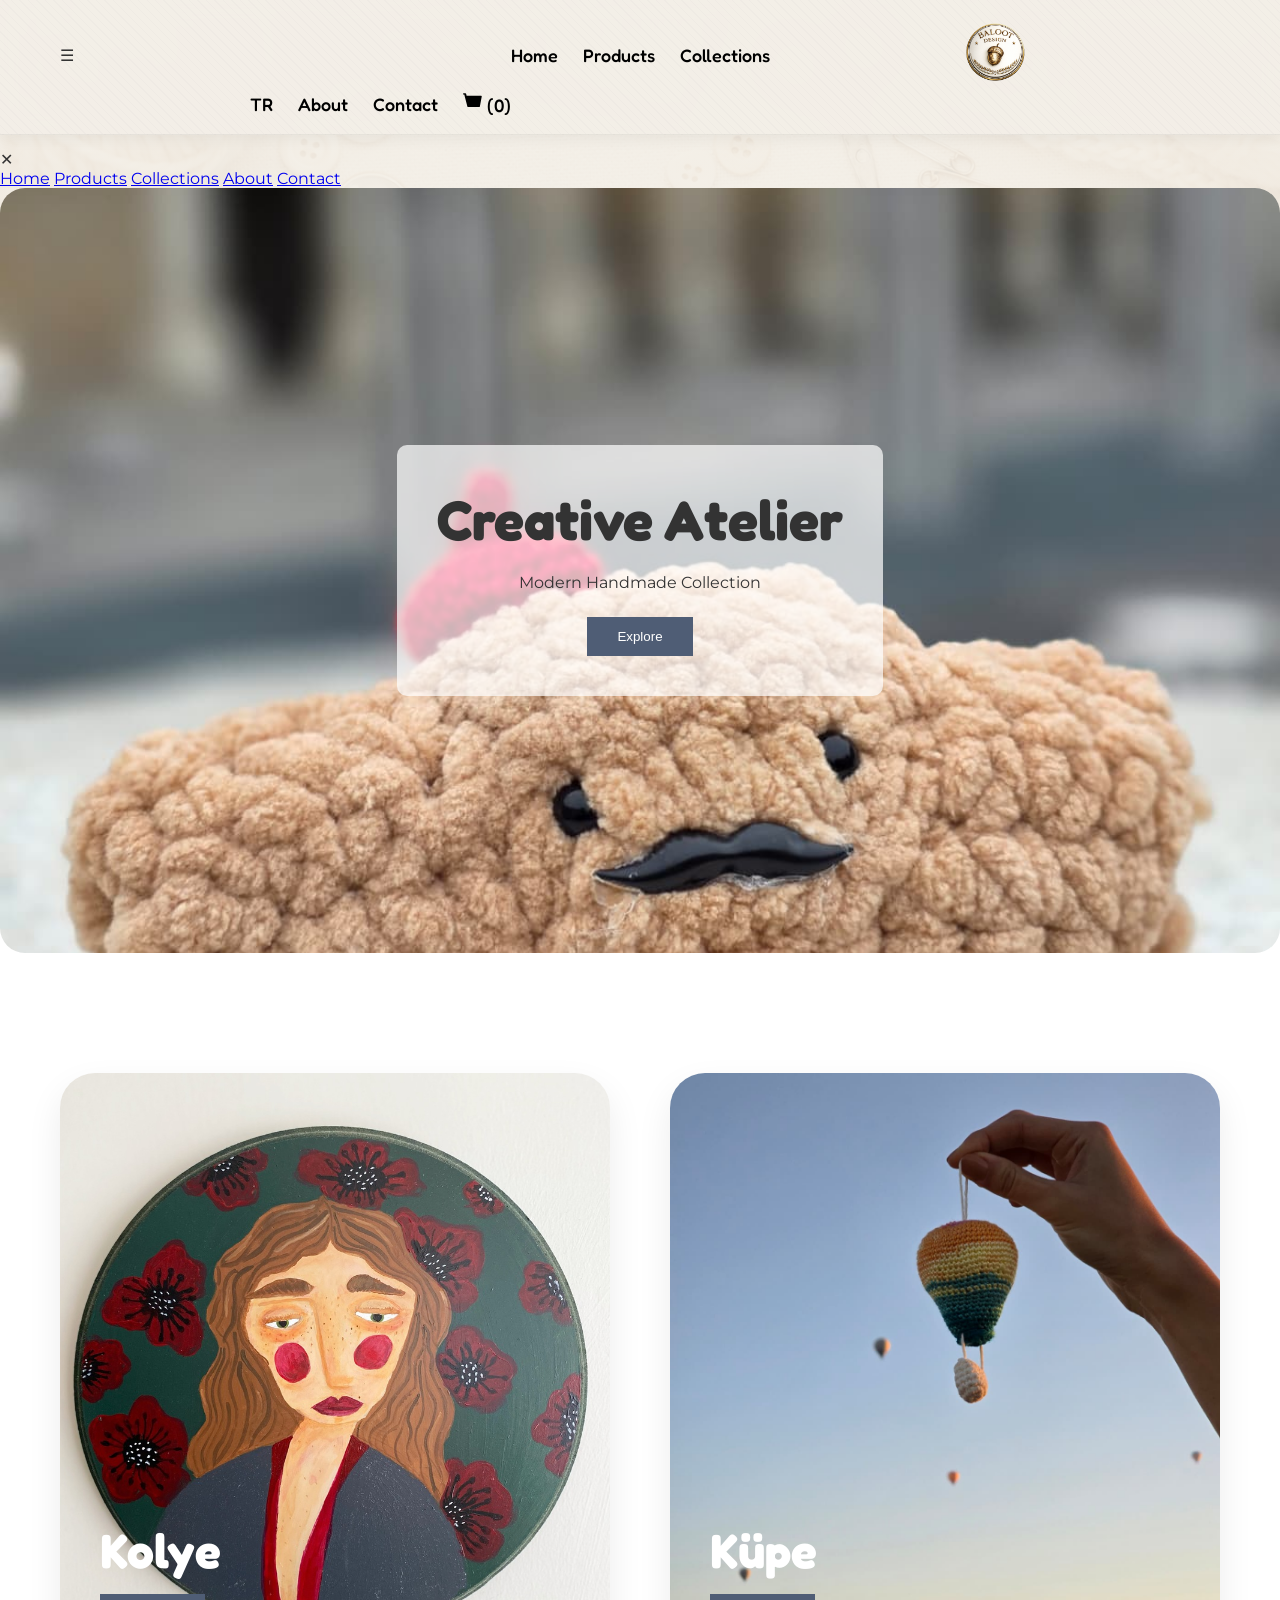
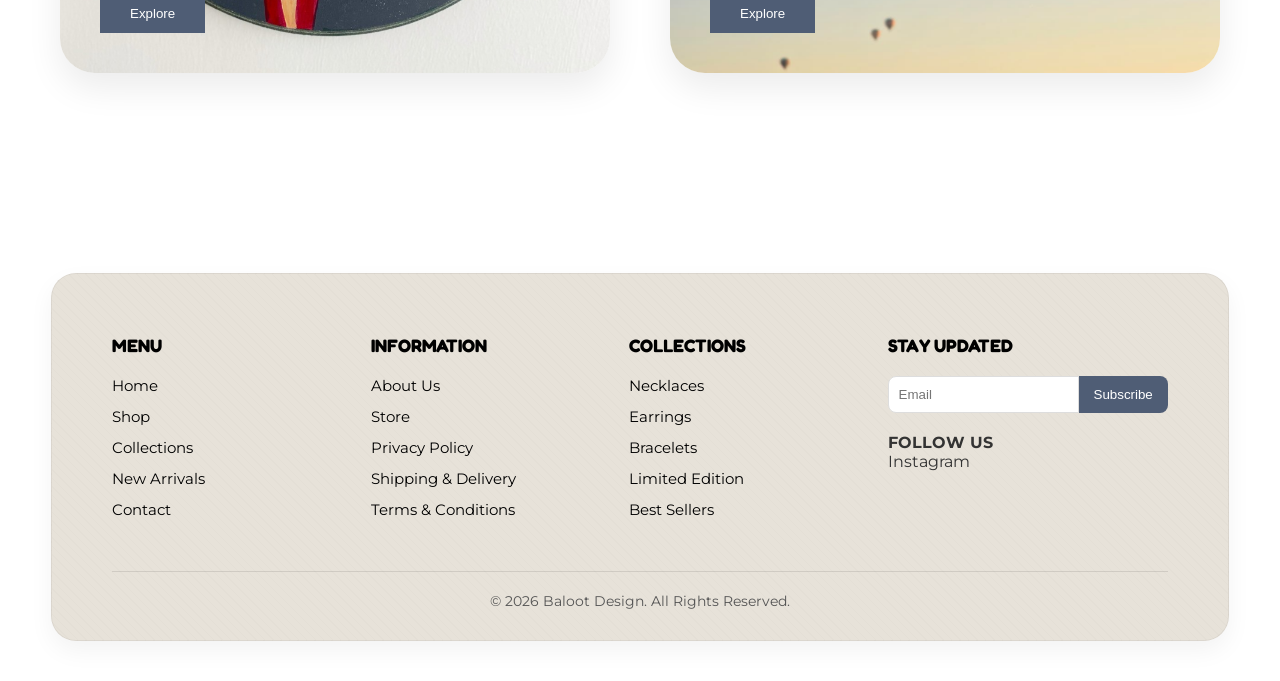
==== commit 8da85755: "Update index.html" ====
--- a/index.html
+++ b/index.html
@@ -36,16 +36,6 @@
     <!-- ✅ MOVE COLLECTIONS INSIDE nav-left -->
     <a href="#" id="nav-collections">Collections</a>
   </div>
-
-  <details class="mobile-nav">
-  <summary>Menu</summary>
-
-  <a href="index.html">Home</a>
-  <a href="products.html">Products</a>
-  <a href="#">Collections</a>
-  <a href="about.html">About</a>
-  <a href="#">Contact</a>
-</details>
   
   <div class="nav-center">
     <img src="assets/logo.png" alt="Baloot Design">
--- a/css/style.css
+++ b/css/style.css
@@ -693,49 +693,8 @@
   cursor: zoom-out;
 }
 
-/* ========================= */
-/* MOBILE SLIDE MENU */
-/* ========================= */
-
-.hamburger {
-  display: none;
-  font-size: 26px;
-  cursor: pointer;
-  position: absolute;
-  left: 20px;
-  top: 25px;
-  z-index: 3000;
-}
-
-.mobile-menu {
-  position: fixed;
-  top: 0;
-  left: -100%;
-  width: 75%;
-  height: 100vh;
-  background: #f3efe7;
-  padding: 100px 30px;
-  display: flex;
-  flex-direction: column;
-  gap: 25px;
-  transition: left 0.3s ease;
-  z-index: 2000;
-}
-
-.mobile-menu a {
-  text-decoration: none;
-  font-size: 18px;
-  color: #000;
-}
-
-.mobile-menu.active {
-  left: 0;
-}
-
-.mobile-close {
-  position: absolute;
-  top: 25px;
-  right: 25px;
-  font-size: 22px;
-  cursor: pointer;
-}
+.mobile-nav{
+  display:none;
+}
+
+
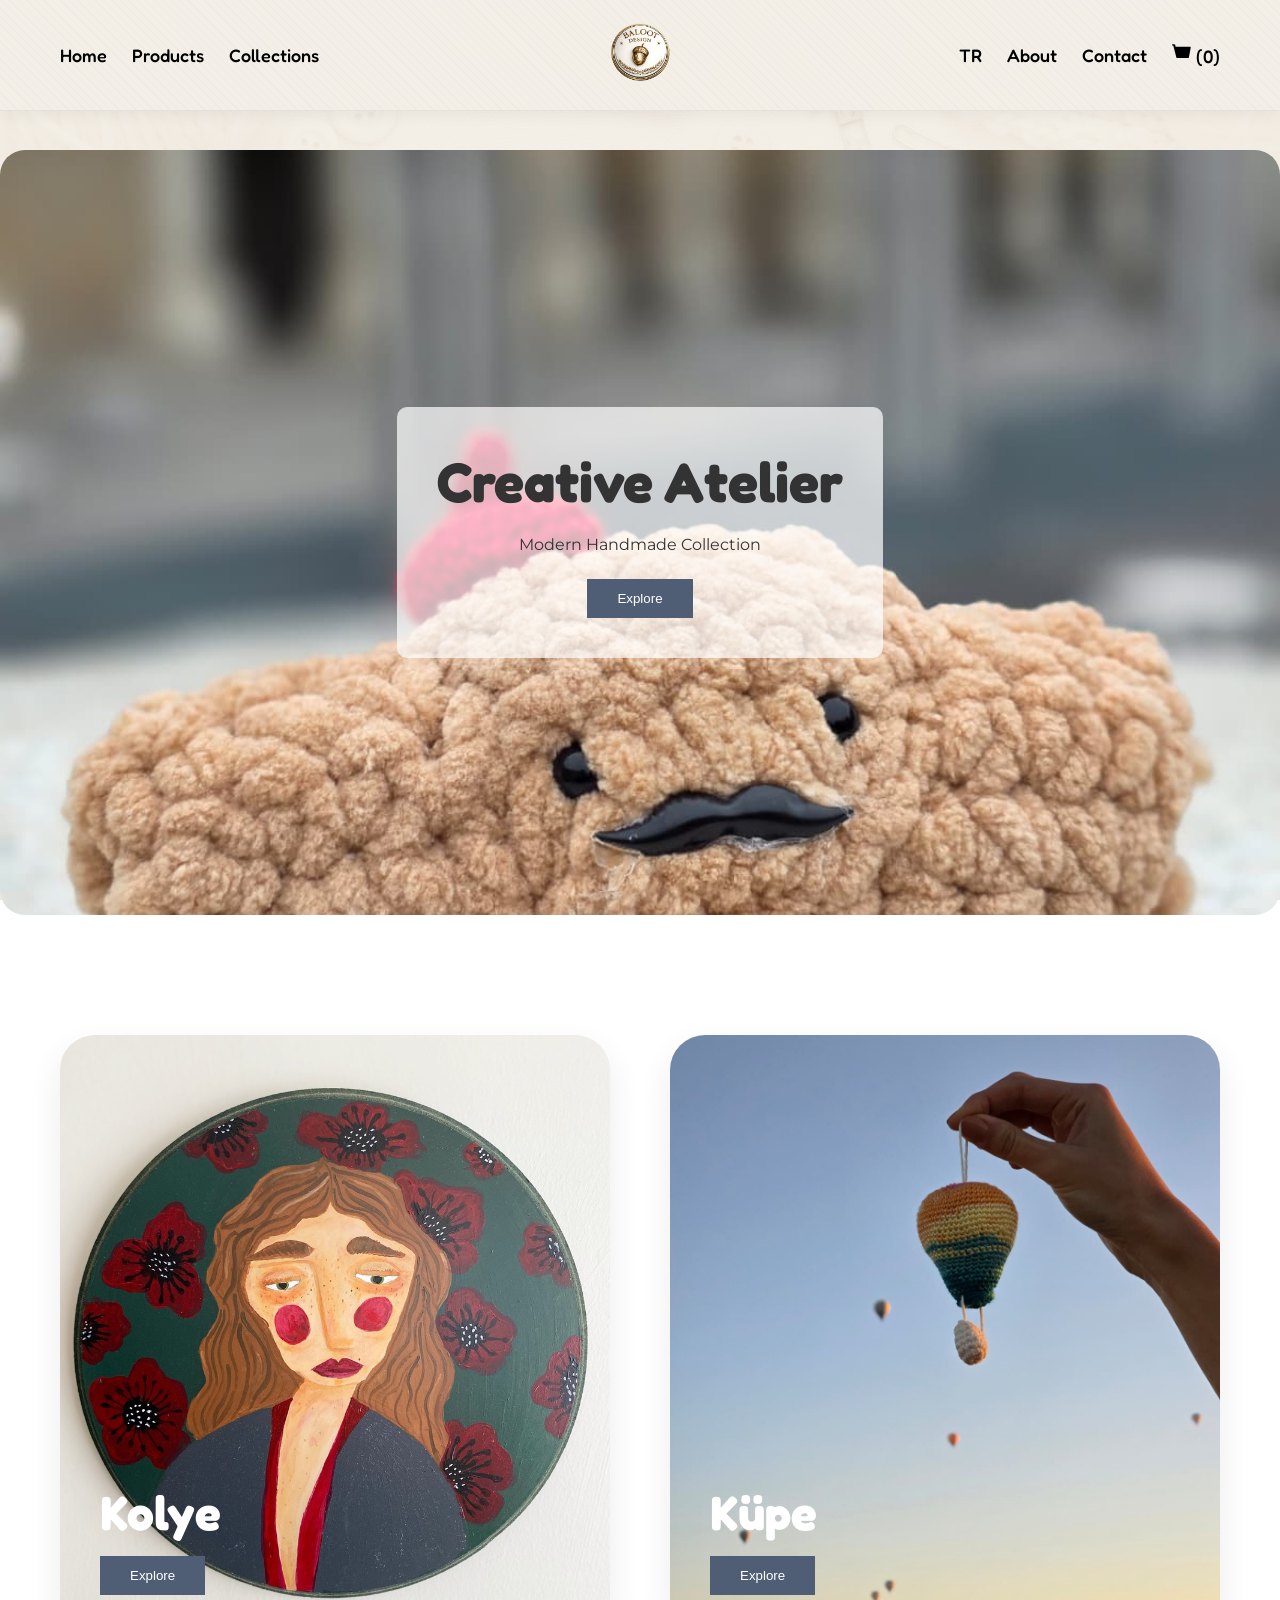
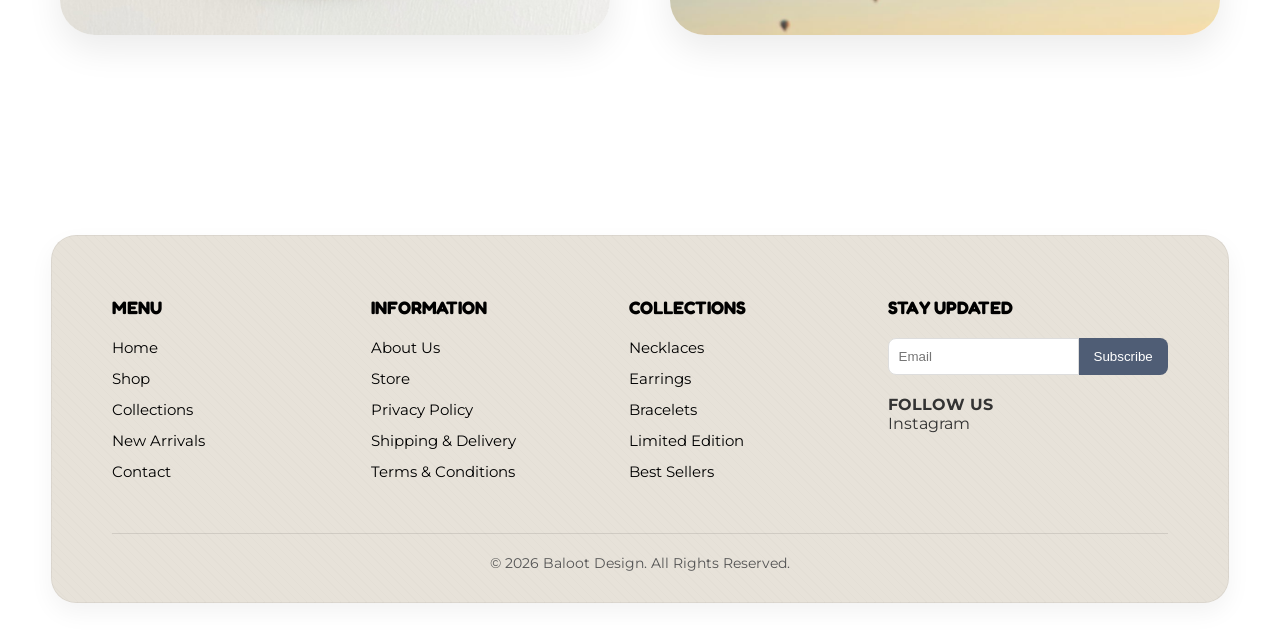
==== commit 5a6bcc18: "Update index.html" ====
--- a/index.html
+++ b/index.html
@@ -54,18 +54,33 @@
   </div>
 </header>
 
-  <div id="mobileMenu" class="mobile-menu">
+  <div class="mobile-menu" id="mobileMenu">
 
-  <div class="mobile-close" onclick="toggleMenu()">✕</div>
+<div class="mobile-close" onclick="toggleMenu()">✕</div>
 
-  <a href="index.html">Home</a>
-  <a href="products.html">Products</a>
-  <a href="#">Collections</a>
-  <a href="about.html">About</a>
-  <a href="#">Contact</a>
+<a href="index.html">Home</a>
+
+<div class="mobile-products">
+<span onclick="toggleProducts()">Products ▾</span>
+
+<div class="mobile-submenu" id="mobileSubmenu">
+<a href="bags.html">Bags</a>
+<a href="#">Toys</a>
+<a href="#">Accessories</a>
+<a href="#">Wedding Gifts</a>
+<a href="#">New Arrivals</a>
+<a href="#">Best Sellers</a>
+<a href="#">Limited Edition</a>
+</div>
 
 </div>
 
+<a href="#">Collections</a>
+<a href="about.html">About</a>
+<a href="#">Contact</a>
+
+</div>
+  
 <section class="hero-slider">
   <div class="slide active" style="background-image:url('assets/slide1.jpg')">
     <div class="slide-content">
--- a/css/style.css
+++ b/css/style.css
@@ -264,13 +264,11 @@
 
   /* HEADER */
   .topbar {
-    display: flex;
-    justify-content: center;
-    align-items: center;
-    position: relative;
+    grid-template-columns: 1fr;
+    text-align: center;
     padding: 15px 20px;
-  }
-
+    gap: 15px;
+  }
 
   .nav-left,
   .nav-right {
@@ -279,10 +277,6 @@
 
   .hamburger {
   display: block;
-  position: absolute;
-  left: 20px
-  top: 50%;
-  transform: translateY(-50%);
 }
 
   .nav-center img {
@@ -693,8 +687,49 @@
   cursor: zoom-out;
 }
 
-.mobile-nav{
-  display:none;
-}
-
-
+/* ========================= */
+/* MOBILE SLIDE MENU */
+/* ========================= */
+
+.hamburger {
+  display: none;
+  font-size: 26px;
+  cursor: pointer;
+  position: absolute;
+  left: 20px;
+  top: 25px;
+  z-index: 3000;
+}
+
+.mobile-menu {
+  position: fixed;
+  top: 0;
+  left: -100%;
+  width: 75%;
+  height: 100vh;
+  background: #f3efe7;
+  padding: 100px 30px;
+  display: flex;
+  flex-direction: column;
+  gap: 25px;
+  transition: left 0.3s ease;
+  z-index: 2000;
+}
+
+.mobile-menu a {
+  text-decoration: none;
+  font-size: 18px;
+  color: #000;
+}
+
+.mobile-menu.active {
+  left: 0;
+}
+
+.mobile-close {
+  position: absolute;
+  top: 25px;
+  right: 25px;
+  font-size: 22px;
+  cursor: pointer;
+}
